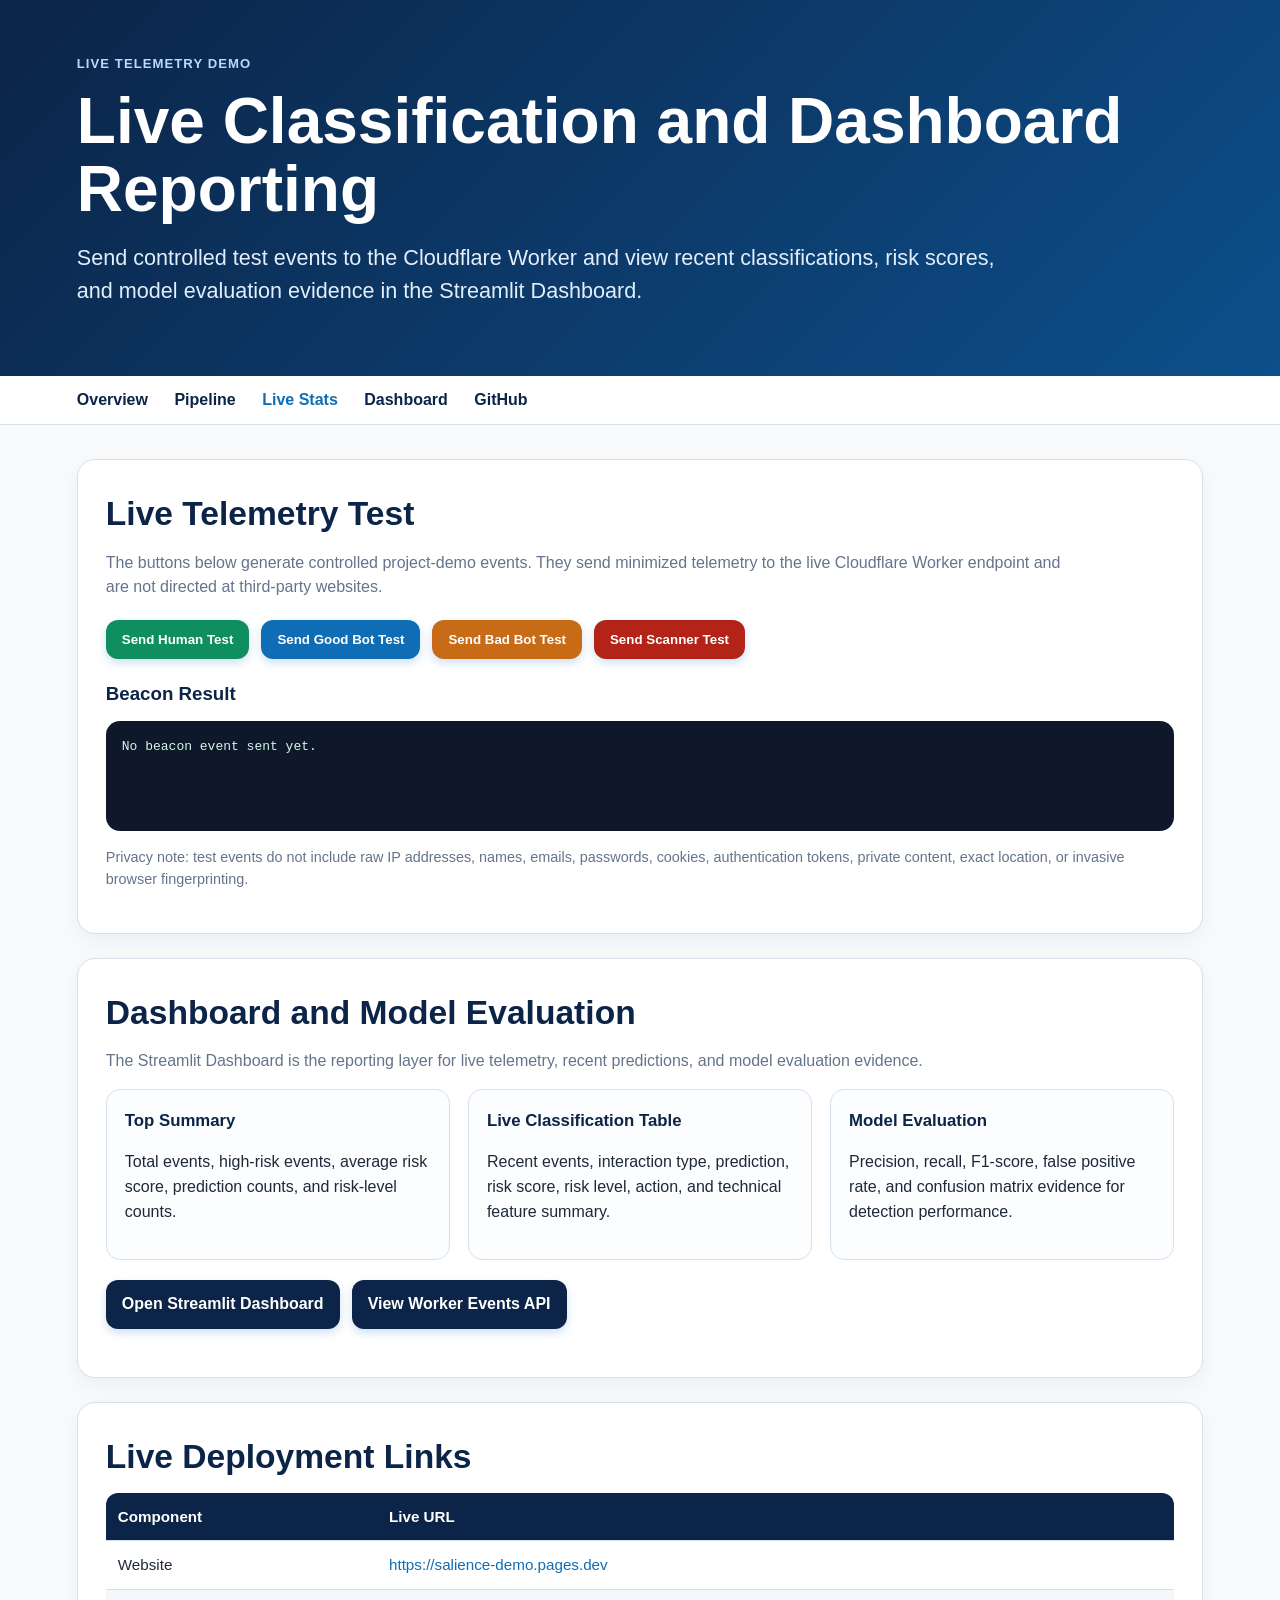
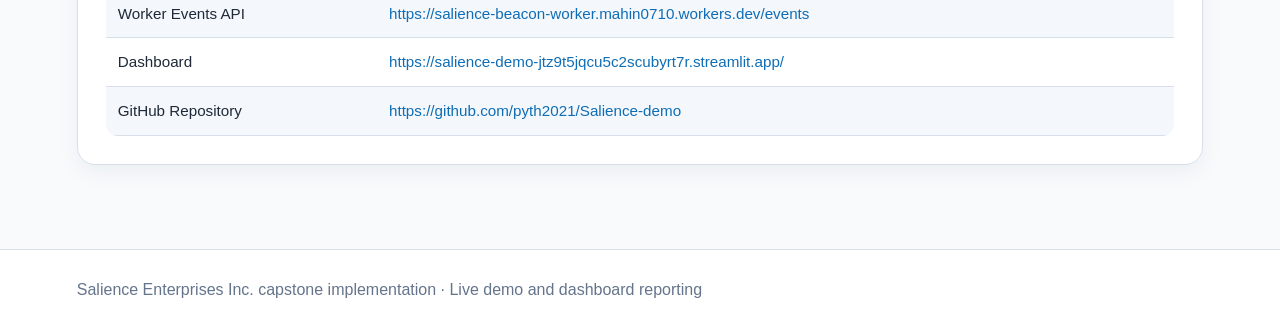
==== live-stats.html @ 83a8bb15 "Added multi-page website updates, team/project context, 50k synthetic dataset, trained model files, " ====
<!DOCTYPE html>
<html lang="en">
<head>
    <meta charset="UTF-8" />
    <meta name="viewport" content="width=device-width, initial-scale=1.0" />
    <title>Live Stats | Salience Bot Detection</title>
    <link rel="stylesheet" href="assets/styles.css" />
</head>
<body>
    <header>
        <div class="eyebrow">Live Telemetry Demo</div>
        <h1>Live Classification and Dashboard Reporting</h1>
        <p class="hero-subtitle">Send controlled test events to the Cloudflare Worker and view recent classifications, risk scores, and model evaluation evidence in the Streamlit Dashboard.</p>
    </header>
    <nav aria-label="Site navigation">
        <a href="index.html">Overview</a>
        <a href="pipeline.html">Pipeline</a>
        <a class="active" href="live-stats.html">Live Stats</a>
        <a href="https://salience-demo-jtz9t5jqcu5c2scubyrt7r.streamlit.app/" target="_blank" rel="noopener">Dashboard</a>
        <a href="https://github.com/pyth2021/Salience-demo" target="_blank" rel="noopener">GitHub</a>
    </nav>
    <main>
        <section>
            <h2>Live Telemetry Test</h2>
            <p class="section-lead">The buttons below generate controlled project-demo events. They send minimized telemetry to the live Cloudflare Worker endpoint and are not directed at third-party websites.</p>
            <div class="button-row">
                <button id="humanButton" class="secondary">Send Human Test</button>
                <button id="goodBotButton">Send Good Bot Test</button>
                <button id="badBotButton" class="warning">Send Bad Bot Test</button>
                <button id="scannerButton" class="danger">Send Scanner Test</button>
            </div>
            <h3>Beacon Result</h3>
            <pre id="result">No beacon event sent yet.</pre>
            <p class="small">Privacy note: test events do not include raw IP addresses, names, emails, passwords, cookies, authentication tokens, private content, exact location, or invasive browser fingerprinting.</p>
        </section>
        <section>
            <h2>Dashboard and Model Evaluation</h2>
            <p class="section-lead">The Streamlit Dashboard is the reporting layer for live telemetry, recent predictions, and model evaluation evidence.</p>
            <div class="grid-3">
                <div class="card"><h3>Top Summary</h3><p>Total events, high-risk events, average risk score, prediction counts, and risk-level counts.</p></div>
                <div class="card"><h3>Live Classification Table</h3><p>Recent events, interaction type, prediction, risk score, risk level, action, and technical feature summary.</p></div>
                <div class="card"><h3>Model Evaluation</h3><p>Precision, recall, F1-score, false positive rate, and confusion matrix evidence for detection performance.</p></div>
            </div>
            <div class="button-row">
                <a class="button-link" href="https://salience-demo-jtz9t5jqcu5c2scubyrt7r.streamlit.app/" target="_blank" rel="noopener">Open Streamlit Dashboard</a>
                <a class="button-link" href="https://salience-beacon-worker.mahin0710.workers.dev/events" target="_blank" rel="noopener">View Worker Events API</a>
            </div>
        </section>
        <section>
            <h2>Live Deployment Links</h2>
            <table>
                <thead><tr><th>Component</th><th>Live URL</th></tr></thead>
                <tbody>
                    <tr><td>Website</td><td><a href="https://salience-demo.pages.dev" target="_blank" rel="noopener">https://salience-demo.pages.dev</a></td></tr>
                    <tr><td>Worker Events API</td><td><a href="https://salience-beacon-worker.mahin0710.workers.dev/events" target="_blank" rel="noopener">https://salience-beacon-worker.mahin0710.workers.dev/events</a></td></tr>
                    <tr><td>Dashboard</td><td><a href="https://salience-demo-jtz9t5jqcu5c2scubyrt7r.streamlit.app/" target="_blank" rel="noopener">https://salience-demo-jtz9t5jqcu5c2scubyrt7r.streamlit.app/</a></td></tr>
                    <tr><td>GitHub Repository</td><td><a href="https://github.com/pyth2021/Salience-demo" target="_blank" rel="noopener">https://github.com/pyth2021/Salience-demo</a></td></tr>
                </tbody>
            </table>
        </section>
    </main>
    <footer>Salience Enterprises Inc. capstone implementation · Live demo and dashboard reporting</footer>
    <script src="assets/beacon.js"></script>
</body>
</html>
---- assets/styles.css ----
:root {
    --navy: #0b2447;
    --blue: #0f6db5;
    --sky: #eaf5ff;
    --green: #0f8f5f;
    --teal: #0b8f8f;
    --orange: #c76b16;
    --red: #b42318;
    --text: #1f2937;
    --muted: #64748b;
    --border: #d7e0ea;
    --bg: #f8fafc;
    --white: #ffffff;
}
* { box-sizing: border-box; }
body {
    margin: 0;
    font-family: Arial, Helvetica, sans-serif;
    background: var(--bg);
    color: var(--text);
    line-height: 1.55;
}
a { color: var(--blue); text-decoration: none; }
a:hover { text-decoration: underline; }
header {
    background: linear-gradient(135deg, var(--navy), #0d4f8b);
    color: var(--white);
    padding: 54px 6vw 42px;
}
.eyebrow {
    text-transform: uppercase;
    letter-spacing: .08em;
    font-size: .82rem;
    color: #b9d9ff;
    font-weight: 700;
    margin-bottom: 14px;
}
h1 {
    font-size: clamp(2rem, 5vw, 4.1rem);
    line-height: 1.05;
    margin: 0 0 18px;
    max-width: 1080px;
}
.hero-subtitle {
    font-size: clamp(1rem, 2vw, 1.35rem);
    max-width: 920px;
    color: #e2eefc;
    margin: 0 0 26px;
}
.hero-grid, .grid-2, .grid-3, .grid-4 { display: grid; gap: 18px; }
.hero-grid { grid-template-columns: repeat(4, minmax(0, 1fr)); gap: 12px; margin-top: 28px; }
.grid-2 { grid-template-columns: repeat(2, minmax(0, 1fr)); }
.grid-3 { grid-template-columns: repeat(3, minmax(0, 1fr)); }
.grid-4 { grid-template-columns: repeat(4, minmax(0, 1fr)); }
.hero-card {
    background: rgba(255,255,255,.10);
    border: 1px solid rgba(255,255,255,.22);
    border-radius: 16px;
    padding: 16px;
}
.hero-card strong { display: block; color: #fff; }
.hero-card span { color: #d9e9ff; font-size: .95rem; }
nav {
    background: var(--white);
    border-bottom: 1px solid var(--border);
    padding: 12px 6vw;
    position: sticky;
    top: 0;
    z-index: 10;
}
nav a {
    margin-right: 22px;
    font-weight: 700;
    color: var(--navy);
    white-space: nowrap;
}
nav a.active { color: var(--blue); }
main { padding: 34px 6vw 60px; }
section {
    background: var(--white);
    border: 1px solid var(--border);
    border-radius: 18px;
    padding: 28px;
    margin-bottom: 24px;
    box-shadow: 0 8px 22px rgba(15, 35, 65, .05);
}
h2 { margin: 0 0 10px; color: var(--navy); font-size: clamp(1.45rem, 3vw, 2.1rem); }
h3 { margin: 0 0 8px; color: var(--navy); }
.section-lead { color: var(--muted); margin-top: 0; max-width: 960px; }
.card { background: #fbfdff; border: 1px solid var(--border); border-radius: 14px; padding: 18px; }
.card h3 { font-size: 1.05rem; }
.pill-row { display: flex; flex-wrap: wrap; gap: 10px; margin-top: 12px; }
.pill { border-radius: 999px; background: var(--sky); color: var(--navy); padding: 7px 11px; font-size: .9rem; font-weight: 700; }
.flow { display: grid; grid-template-columns: repeat(7, minmax(110px, 1fr)); gap: 10px; align-items: stretch; margin-top: 22px; }
.flow-step { background: var(--sky); border: 1px solid #bdd7f0; border-radius: 13px; padding: 14px 12px; min-height: 104px; position: relative; }
.flow-step:not(:last-child)::after { content: "→"; position: absolute; right: -15px; top: 40%; font-weight: 900; color: var(--blue); }
.flow-step strong { display: block; color: var(--navy); margin-bottom: 5px; }
.flow-step span { color: var(--muted); font-size: .9rem; }
.include { border-left: 6px solid var(--green); }
.exclude { border-left: 6px solid var(--red); }
ul { margin: 10px 0 0 20px; padding: 0; }
li { margin: 6px 0; }
.button-row { display: flex; flex-wrap: wrap; gap: 12px; margin: 20px 0; }
button, .button-link {
    border: 0;
    border-radius: 12px;
    padding: 12px 16px;
    font-weight: 800;
    cursor: pointer;
    color: white;
    background: var(--blue);
    box-shadow: 0 4px 10px rgba(15, 109, 181, .20);
    display: inline-block;
}
button.secondary { background: var(--green); }
button.warning { background: var(--orange); }
button.danger { background: var(--red); }
.button-link { background: var(--navy); }
pre { background: #0f172a; color: #d1fae5; border-radius: 14px; padding: 16px; overflow-x: auto; min-height: 110px; }
table { width: 100%; border-collapse: collapse; overflow: hidden; border-radius: 12px; font-size: .95rem; }
th, td { padding: 12px; border-bottom: 1px solid var(--border); text-align: left; vertical-align: top; }
th { background: var(--navy); color: white; }
tr:nth-child(even) td { background: #f4f7fb; }
.small { color: var(--muted); font-size: .9rem; }
footer { padding: 28px 6vw; color: var(--muted); border-top: 1px solid var(--border); background: #ffffff; }
@media (max-width: 1100px) {
    .hero-grid, .grid-4 { grid-template-columns: repeat(2, minmax(0, 1fr)); }
    .flow { grid-template-columns: 1fr; }
    .flow-step:not(:last-child)::after { content: "↓"; right: 50%; top: auto; bottom: -22px; }
}
@media (max-width: 760px) {
    .hero-grid, .grid-2, .grid-3, .grid-4 { grid-template-columns: 1fr; }
    nav { position: static; }
}
.two-column {
    display: grid;
    grid-template-columns: repeat(2, minmax(0, 1fr));
    gap: 1.5rem;
}

.three-column {
    display: grid;
    grid-template-columns: repeat(3, minmax(0, 1fr));
    gap: 1.5rem;
}

.card ol,
.card ul {
    margin-top: 1rem;
    padding-left: 1.3rem;
    line-height: 1.8;
}

.card li {
    margin-bottom: 0.35rem;
}

@media (max-width: 900px) {
    .two-column,
    .three-column {
        grid-template-columns: 1fr;
    }
}
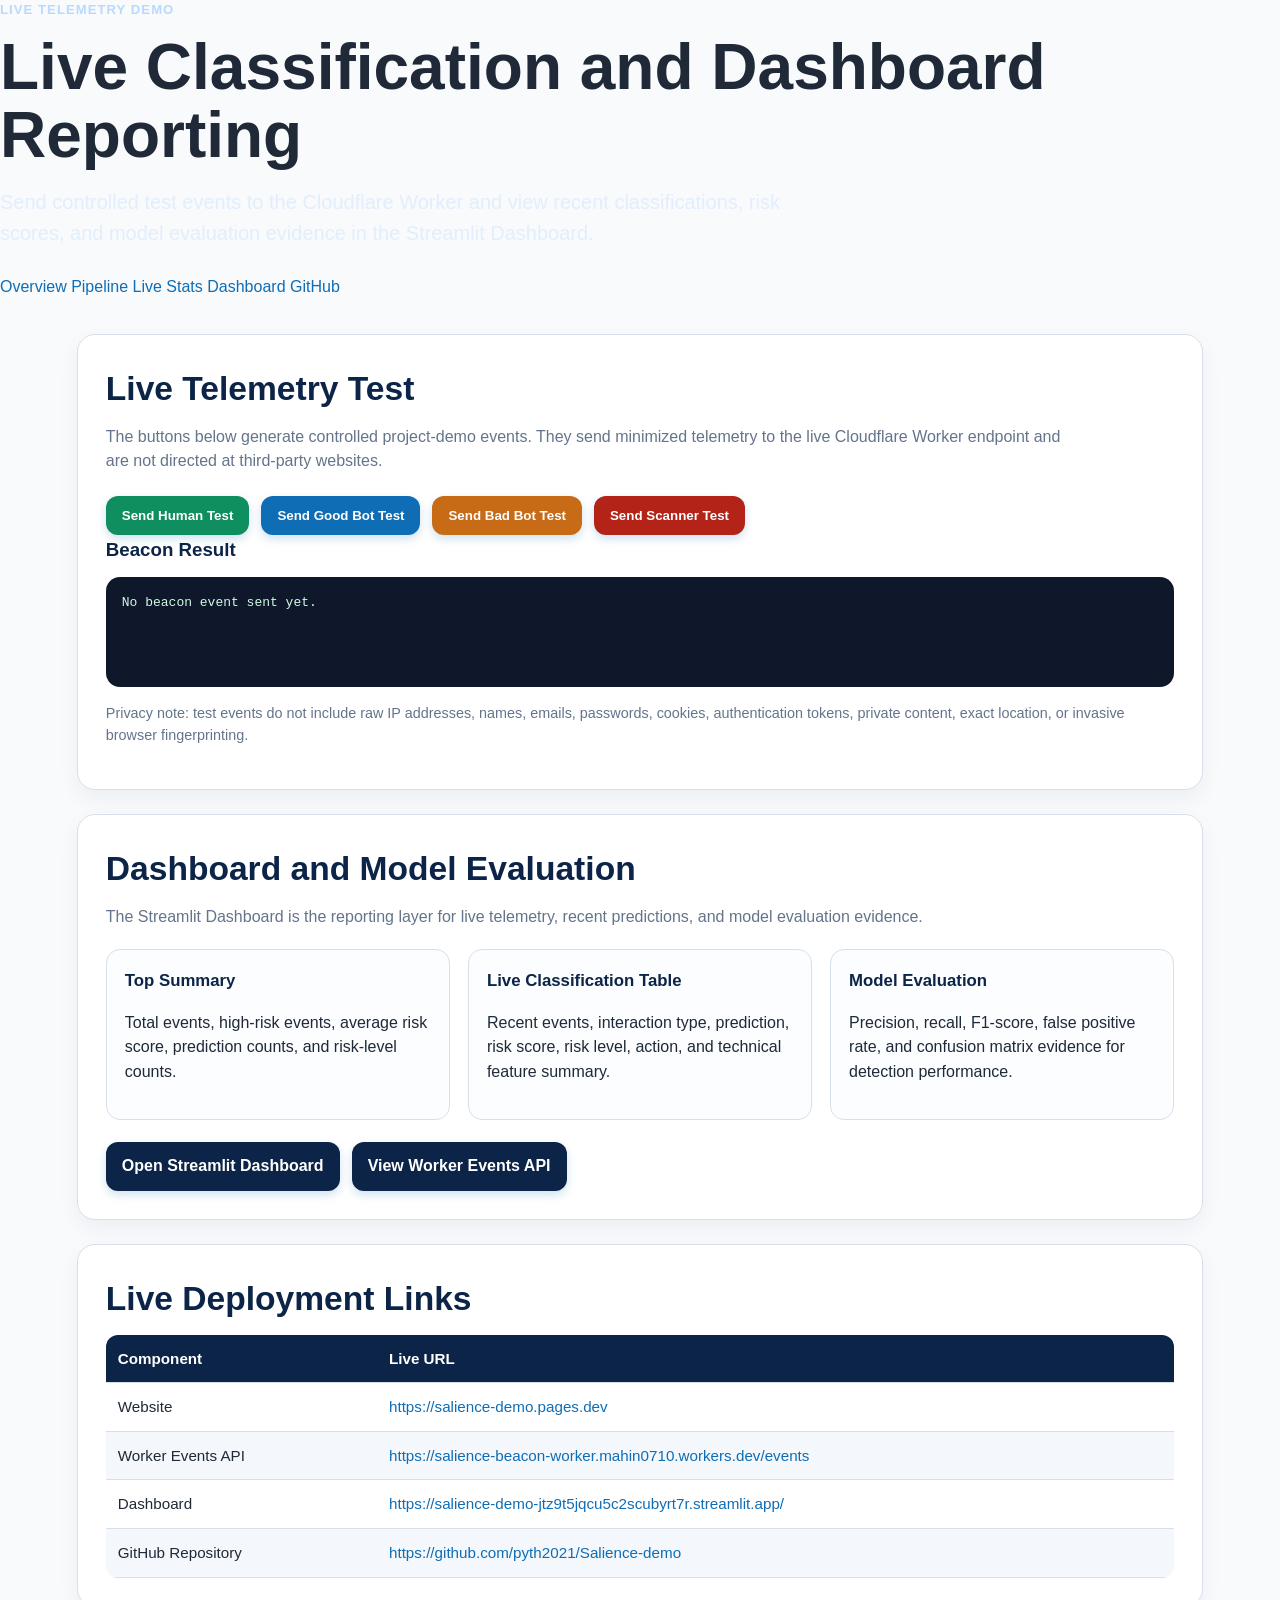
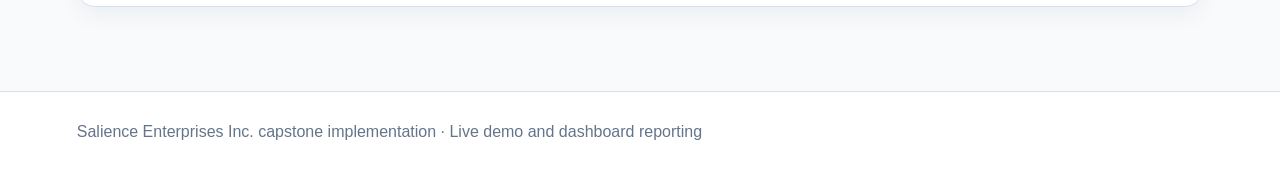
==== commit 9ebd2698: "Updated Streamlit dashboard path, refreshed website pages, and fixed related HTML/CSS changes." ====
--- a/live-stats.html
+++ b/live-stats.html
@@ -16,7 +16,7 @@
         <a href="index.html">Overview</a>
         <a href="pipeline.html">Pipeline</a>
         <a class="active" href="live-stats.html">Live Stats</a>
-        <a href="https://salience-demo-jtz9t5jqcu5c2scubyrt7r.streamlit.app/" target="_blank" rel="noopener">Dashboard</a>
+        <a href="https://salience-demo-we5wxbfsagmuuzj3vyjvog.streamlit.app/" target="_blank" rel="noopener">Dashboard</a>
         <a href="https://github.com/pyth2021/Salience-demo" target="_blank" rel="noopener">GitHub</a>
     </nav>
     <main>
@@ -42,7 +42,7 @@
                 <div class="card"><h3>Model Evaluation</h3><p>Precision, recall, F1-score, false positive rate, and confusion matrix evidence for detection performance.</p></div>
             </div>
             <div class="button-row">
-                <a class="button-link" href="https://salience-demo-jtz9t5jqcu5c2scubyrt7r.streamlit.app/" target="_blank" rel="noopener">Open Streamlit Dashboard</a>
+                <a class="button-link" href="https://salience-demo-we5wxbfsagmuuzj3vyjvog.streamlit.app/" target="_blank" rel="noopener">Open Streamlit Dashboard</a>
                 <a class="button-link" href="https://salience-beacon-worker.mahin0710.workers.dev/events" target="_blank" rel="noopener">View Worker Events API</a>
             </div>
         </section>
@@ -53,7 +53,7 @@
                 <tbody>
                     <tr><td>Website</td><td><a href="https://salience-demo.pages.dev" target="_blank" rel="noopener">https://salience-demo.pages.dev</a></td></tr>
                     <tr><td>Worker Events API</td><td><a href="https://salience-beacon-worker.mahin0710.workers.dev/events" target="_blank" rel="noopener">https://salience-beacon-worker.mahin0710.workers.dev/events</a></td></tr>
-                    <tr><td>Dashboard</td><td><a href="https://salience-demo-jtz9t5jqcu5c2scubyrt7r.streamlit.app/" target="_blank" rel="noopener">https://salience-demo-jtz9t5jqcu5c2scubyrt7r.streamlit.app/</a></td></tr>
+                    <tr><td>Dashboard</td><td><a href="https://salience-demo-we5wxbfsagmuuzj3vyjvog.streamlit.app/" target="_blank" rel="noopener">https://salience-demo-jtz9t5jqcu5c2scubyrt7r.streamlit.app/</a></td></tr>
                     <tr><td>GitHub Repository</td><td><a href="https://github.com/pyth2021/Salience-demo" target="_blank" rel="noopener">https://github.com/pyth2021/Salience-demo</a></td></tr>
                 </tbody>
             </table>
--- a/assets/styles.css
+++ b/assets/styles.css
@@ -12,7 +12,11 @@
     --bg: #f8fafc;
     --white: #ffffff;
 }
-* { box-sizing: border-box; }
+
+* {
+    box-sizing: border-box;
+}
+
 body {
     margin: 0;
     font-family: Arial, Helvetica, sans-serif;
@@ -20,88 +24,193 @@
     color: var(--text);
     line-height: 1.55;
 }
-a { color: var(--blue); text-decoration: none; }
-a:hover { text-decoration: underline; }
-header {
-    background: linear-gradient(135deg, var(--navy), #0d4f8b);
+
+a {
+    color: var(--blue);
+    text-decoration: none;
+}
+
+a:hover {
+    text-decoration: underline;
+}
+
+.container {
+    max-width: 1180px;
+    margin: 0 auto;
+}
+
+/* Header / Navigation */
+.site-header {
+    background: var(--white);
+    color: var(--text);
+    padding: 0;
+}
+
+.navbar {
+    display: flex;
+    justify-content: space-between;
+    align-items: center;
+    padding: 14px 6vw;
+    background: var(--white);
+    border-bottom: 1px solid var(--border);
+    position: sticky;
+    top: 0;
+    z-index: 10;
+}
+
+.brand {
+    display: flex;
+    align-items: center;
+    gap: 10px;
+    font-weight: 800;
+    color: var(--navy);
+}
+
+.brand-mark {
+    display: inline-flex;
+    align-items: center;
+    justify-content: center;
+    background: var(--navy);
     color: var(--white);
-    padding: 54px 6vw 42px;
-}
-.eyebrow {
-    text-transform: uppercase;
-    letter-spacing: .08em;
-    font-size: .82rem;
-    color: #b9d9ff;
+    width: 30px;
+    height: 30px;
+    border-radius: 50%;
+}
+
+.nav-links a {
+    margin-left: 18px;
     font-weight: 700;
-    margin-bottom: 14px;
-}
+    color: var(--navy);
+    white-space: nowrap;
+}
+
+.nav-links a.active {
+    color: var(--blue);
+}
+
+/* Main layout */
+main {
+    padding: 34px 6vw 60px;
+}
+
+section,
+.section {
+    background: var(--white);
+    border: 1px solid var(--border);
+    border-radius: 18px;
+    padding: 28px;
+    margin-bottom: 24px;
+    box-shadow: 0 8px 22px rgba(15, 35, 65, 0.05);
+}
+
+.section.light {
+    background: #f7fbff;
+}
+
 h1 {
     font-size: clamp(2rem, 5vw, 4.1rem);
     line-height: 1.05;
     margin: 0 0 18px;
     max-width: 1080px;
 }
+
+h2 {
+    margin: 0 0 10px;
+    color: var(--navy);
+    font-size: clamp(1.45rem, 3vw, 2.1rem);
+}
+
+h3 {
+    margin: 0 0 8px;
+    color: var(--navy);
+}
+
+.section-subtitle,
+.section-lead {
+    color: var(--muted);
+    margin-top: 0;
+    max-width: 960px;
+}
+
+/* Hero */
+.hero {
+    background: linear-gradient(135deg, var(--navy), #0d4f8b);
+    color: var(--white);
+    border: 0;
+    border-radius: 0;
+    margin: -34px -6vw 24px;
+    padding: 54px 6vw 42px;
+}
+
+.hero .container {
+    max-width: 1180px;
+}
+
+.hero-grid {
+    display: grid;
+    grid-template-columns: 1.5fr 0.8fr;
+    gap: 24px;
+    align-items: center;
+}
+
+.hero h1 {
+    color: var(--white);
+}
+
+.eyebrow {
+    text-transform: uppercase;
+    letter-spacing: 0.08em;
+    font-size: 0.82rem;
+    color: #b9d9ff;
+    font-weight: 700;
+    margin-bottom: 14px;
+}
+
+.hero-text,
 .hero-subtitle {
-    font-size: clamp(1rem, 2vw, 1.35rem);
-    max-width: 920px;
+    font-size: clamp(1rem, 2vw, 1.25rem);
+    max-width: 850px;
     color: #e2eefc;
     margin: 0 0 26px;
 }
-.hero-grid, .grid-2, .grid-3, .grid-4 { display: grid; gap: 18px; }
-.hero-grid { grid-template-columns: repeat(4, minmax(0, 1fr)); gap: 12px; margin-top: 28px; }
-.grid-2 { grid-template-columns: repeat(2, minmax(0, 1fr)); }
-.grid-3 { grid-template-columns: repeat(3, minmax(0, 1fr)); }
-.grid-4 { grid-template-columns: repeat(4, minmax(0, 1fr)); }
+
 .hero-card {
-    background: rgba(255,255,255,.10);
-    border: 1px solid rgba(255,255,255,.22);
+    background: rgba(255, 255, 255, 0.1);
+    border: 1px solid rgba(255, 255, 255, 0.22);
     border-radius: 16px;
-    padding: 16px;
-}
-.hero-card strong { display: block; color: #fff; }
-.hero-card span { color: #d9e9ff; font-size: .95rem; }
-nav {
-    background: var(--white);
-    border-bottom: 1px solid var(--border);
-    padding: 12px 6vw;
-    position: sticky;
-    top: 0;
-    z-index: 10;
-}
-nav a {
-    margin-right: 22px;
-    font-weight: 700;
-    color: var(--navy);
-    white-space: nowrap;
-}
-nav a.active { color: var(--blue); }
-main { padding: 34px 6vw 60px; }
-section {
-    background: var(--white);
-    border: 1px solid var(--border);
-    border-radius: 18px;
-    padding: 28px;
-    margin-bottom: 24px;
-    box-shadow: 0 8px 22px rgba(15, 35, 65, .05);
-}
-h2 { margin: 0 0 10px; color: var(--navy); font-size: clamp(1.45rem, 3vw, 2.1rem); }
-h3 { margin: 0 0 8px; color: var(--navy); }
-.section-lead { color: var(--muted); margin-top: 0; max-width: 960px; }
-.card { background: #fbfdff; border: 1px solid var(--border); border-radius: 14px; padding: 18px; }
-.card h3 { font-size: 1.05rem; }
-.pill-row { display: flex; flex-wrap: wrap; gap: 10px; margin-top: 12px; }
-.pill { border-radius: 999px; background: var(--sky); color: var(--navy); padding: 7px 11px; font-size: .9rem; font-weight: 700; }
-.flow { display: grid; grid-template-columns: repeat(7, minmax(110px, 1fr)); gap: 10px; align-items: stretch; margin-top: 22px; }
-.flow-step { background: var(--sky); border: 1px solid #bdd7f0; border-radius: 13px; padding: 14px 12px; min-height: 104px; position: relative; }
-.flow-step:not(:last-child)::after { content: "→"; position: absolute; right: -15px; top: 40%; font-weight: 900; color: var(--blue); }
-.flow-step strong { display: block; color: var(--navy); margin-bottom: 5px; }
-.flow-step span { color: var(--muted); font-size: .9rem; }
-.include { border-left: 6px solid var(--green); }
-.exclude { border-left: 6px solid var(--red); }
-ul { margin: 10px 0 0 20px; padding: 0; }
-li { margin: 6px 0; }
-.button-row { display: flex; flex-wrap: wrap; gap: 12px; margin: 20px 0; }
-button, .button-link {
+    padding: 18px;
+}
+
+.hero-card h3 {
+    color: var(--white);
+}
+
+.hero-card li {
+    color: #e2eefc;
+}
+
+.hero-card strong {
+    display: block;
+    color: #fff;
+}
+
+.hero-card span {
+    color: #d9e9ff;
+    font-size: 0.95rem;
+}
+
+.hero-actions,
+.button-row {
+    display: flex;
+    gap: 12px;
+    flex-wrap: wrap;
+    margin-top: 22px;
+}
+
+/* Buttons */
+button,
+.button,
+.button-link {
     border: 0;
     border-radius: 12px;
     padding: 12px 16px;
@@ -109,39 +218,70 @@
     cursor: pointer;
     color: white;
     background: var(--blue);
-    box-shadow: 0 4px 10px rgba(15, 109, 181, .20);
+    box-shadow: 0 4px 10px rgba(15, 109, 181, 0.2);
     display: inline-block;
 }
-button.secondary { background: var(--green); }
-button.warning { background: var(--orange); }
-button.danger { background: var(--red); }
-.button-link { background: var(--navy); }
-pre { background: #0f172a; color: #d1fae5; border-radius: 14px; padding: 16px; overflow-x: auto; min-height: 110px; }
-table { width: 100%; border-collapse: collapse; overflow: hidden; border-radius: 12px; font-size: .95rem; }
-th, td { padding: 12px; border-bottom: 1px solid var(--border); text-align: left; vertical-align: top; }
-th { background: var(--navy); color: white; }
-tr:nth-child(even) td { background: #f4f7fb; }
-.small { color: var(--muted); font-size: .9rem; }
-footer { padding: 28px 6vw; color: var(--muted); border-top: 1px solid var(--border); background: #ffffff; }
-@media (max-width: 1100px) {
-    .hero-grid, .grid-4 { grid-template-columns: repeat(2, minmax(0, 1fr)); }
-    .flow { grid-template-columns: 1fr; }
-    .flow-step:not(:last-child)::after { content: "↓"; right: 50%; top: auto; bottom: -22px; }
-}
-@media (max-width: 760px) {
-    .hero-grid, .grid-2, .grid-3, .grid-4 { grid-template-columns: 1fr; }
-    nav { position: static; }
-}
-.two-column {
+
+.button.primary {
+    background: var(--blue);
+}
+
+.button.secondary,
+button.secondary {
+    background: var(--green);
+}
+
+button.warning {
+    background: var(--orange);
+}
+
+button.danger {
+    background: var(--red);
+}
+
+.button-link {
+    background: var(--navy);
+}
+
+.button:hover,
+.button-link:hover {
+    text-decoration: none;
+    opacity: 0.92;
+}
+
+/* Grids and cards */
+.cards-grid,
+.grid-2,
+.grid-3,
+.grid-4 {
     display: grid;
+    gap: 18px;
+    margin-top: 20px;
+}
+
+.two-column,
+.grid-2 {
     grid-template-columns: repeat(2, minmax(0, 1fr));
-    gap: 1.5rem;
-}
-
-.three-column {
-    display: grid;
+}
+
+.three-column,
+.grid-3 {
     grid-template-columns: repeat(3, minmax(0, 1fr));
-    gap: 1.5rem;
+}
+
+.grid-4 {
+    grid-template-columns: repeat(4, minmax(0, 1fr));
+}
+
+.card {
+    background: #fbfdff;
+    border: 1px solid var(--border);
+    border-radius: 14px;
+    padding: 18px;
+}
+
+.card h3 {
+    font-size: 1.05rem;
 }
 
 .card ol,
@@ -155,9 +295,174 @@
     margin-bottom: 0.35rem;
 }
 
+/* Pills */
+.pill-row {
+    display: flex;
+    flex-wrap: wrap;
+    gap: 10px;
+    margin-top: 12px;
+}
+
+.pill {
+    border-radius: 999px;
+    background: var(--sky);
+    color: var(--navy);
+    padding: 7px 11px;
+    font-size: 0.9rem;
+    font-weight: 700;
+}
+
+/* Pipeline flow */
+.flow {
+    display: grid;
+    grid-template-columns: repeat(7, minmax(110px, 1fr));
+    gap: 10px;
+    align-items: stretch;
+    margin-top: 22px;
+}
+
+.flow-step {
+    background: var(--sky);
+    border: 1px solid #bdd7f0;
+    border-radius: 13px;
+    padding: 14px 12px;
+    min-height: 104px;
+    position: relative;
+}
+
+.flow-step:not(:last-child)::after {
+    content: "→";
+    position: absolute;
+    right: -15px;
+    top: 40%;
+    font-weight: 900;
+    color: var(--blue);
+}
+
+.flow-step strong {
+    display: block;
+    color: var(--navy);
+    margin-bottom: 5px;
+}
+
+.flow-step span {
+    color: var(--muted);
+    font-size: 0.9rem;
+}
+
+/* Scope cards */
+.include {
+    border-left: 6px solid var(--green);
+}
+
+.exclude {
+    border-left: 6px solid var(--red);
+}
+
+ul {
+    margin: 10px 0 0 20px;
+    padding: 0;
+}
+
+li {
+    margin: 6px 0;
+}
+
+/* Code / output */
+pre {
+    background: #0f172a;
+    color: #d1fae5;
+    border-radius: 14px;
+    padding: 16px;
+    overflow-x: auto;
+    min-height: 110px;
+}
+
+/* Tables */
+table {
+    width: 100%;
+    border-collapse: collapse;
+    overflow: hidden;
+    border-radius: 12px;
+    font-size: 0.95rem;
+}
+
+th,
+td {
+    padding: 12px;
+    border-bottom: 1px solid var(--border);
+    text-align: left;
+    vertical-align: top;
+}
+
+th {
+    background: var(--navy);
+    color: white;
+}
+
+tr:nth-child(even) td {
+    background: #f4f7fb;
+}
+
+.small {
+    color: var(--muted);
+    font-size: 0.9rem;
+}
+
+/* Footer */
+.site-footer,
+footer {
+    padding: 28px 6vw;
+    color: var(--muted);
+    border-top: 1px solid var(--border);
+    background: #ffffff;
+}
+
+/* Responsive */
+@media (max-width: 1100px) {
+    .grid-4 {
+        grid-template-columns: repeat(2, minmax(0, 1fr));
+    }
+
+    .flow {
+        grid-template-columns: 1fr;
+    }
+
+    .flow-step:not(:last-child)::after {
+        content: "↓";
+        right: 50%;
+        top: auto;
+        bottom: -22px;
+    }
+}
+
 @media (max-width: 900px) {
+    .hero-grid,
     .two-column,
-    .three-column {
+    .three-column,
+    .grid-2,
+    .grid-3 {
         grid-template-columns: 1fr;
     }
+
+    .navbar {
+        flex-direction: column;
+        align-items: flex-start;
+        gap: 10px;
+    }
+
+    .nav-links a {
+        margin-left: 0;
+        margin-right: 14px;
+    }
+}
+
+@media (max-width: 760px) {
+    .grid-4 {
+        grid-template-columns: 1fr;
+    }
+
+    .navbar {
+        position: static;
+    }
 }
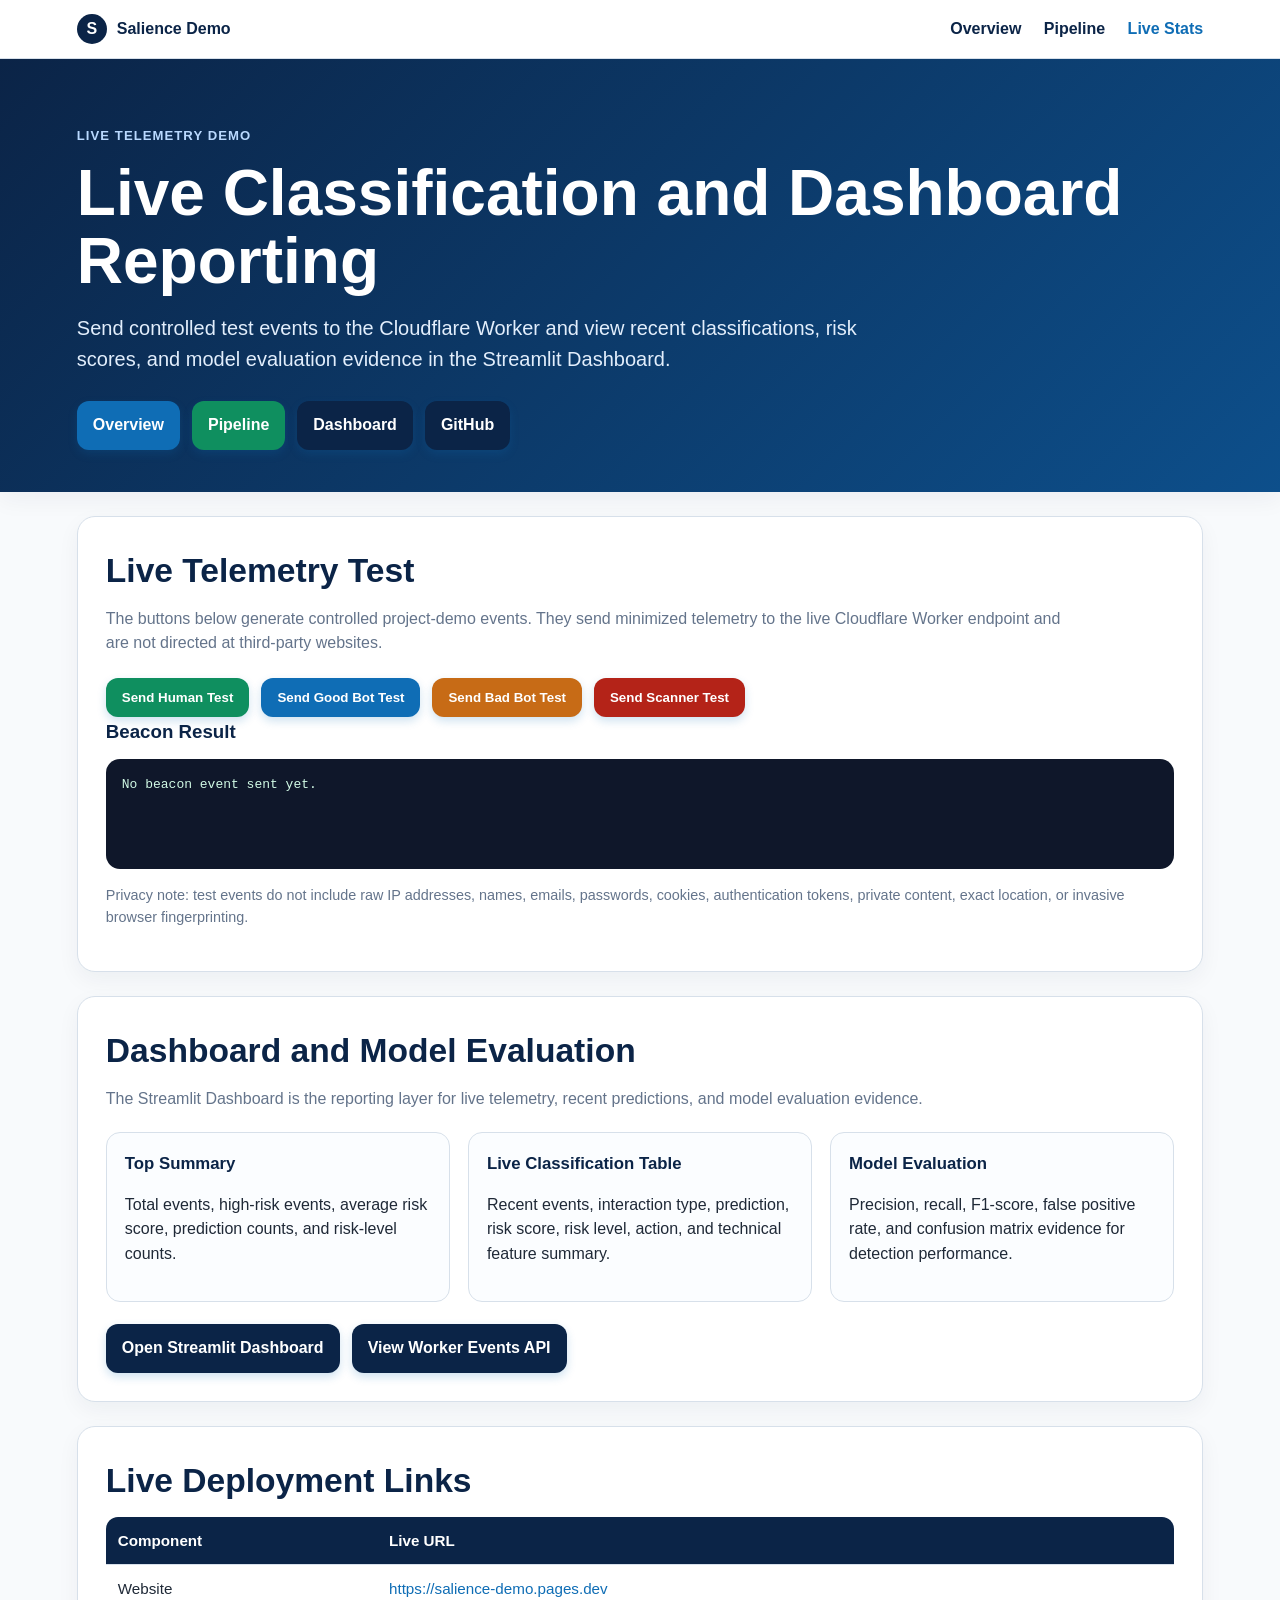
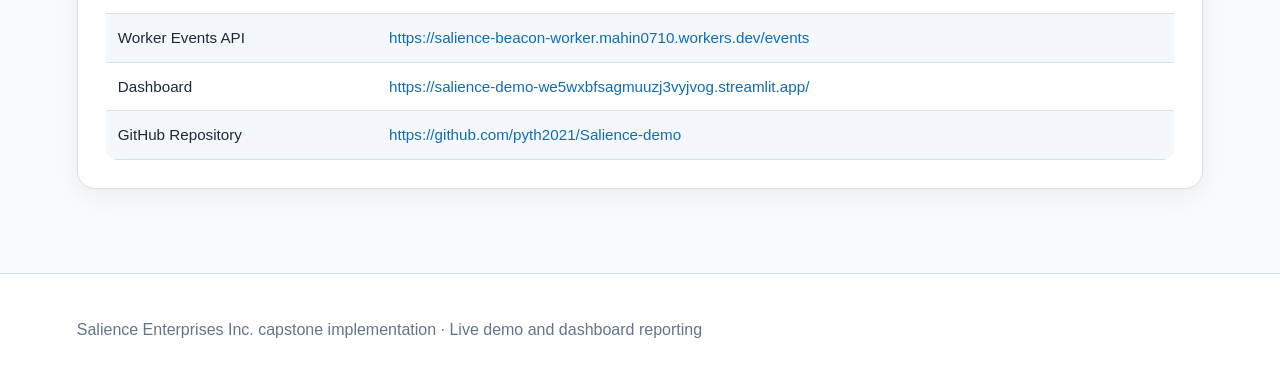
==== commit de84e276: "Fix page alignment and update website layout" ====
--- a/live-stats.html
+++ b/live-stats.html
@@ -1,65 +1,166 @@
 <!DOCTYPE html>
 <html lang="en">
 <head>
-    <meta charset="UTF-8" />
-    <meta name="viewport" content="width=device-width, initial-scale=1.0" />
-    <title>Live Stats | Salience Bot Detection</title>
-    <link rel="stylesheet" href="assets/styles.css" />
+  <meta charset="UTF-8" />
+  <meta name="viewport" content="width=device-width, initial-scale=1.0" />
+  <title>Live Stats | Salience Bot Detection</title>
+  <link rel="stylesheet" href="assets/styles.css" />
 </head>
+
 <body>
-    <header>
-        <div class="eyebrow">Live Telemetry Demo</div>
-        <h1>Live Classification and Dashboard Reporting</h1>
-        <p class="hero-subtitle">Send controlled test events to the Cloudflare Worker and view recent classifications, risk scores, and model evaluation evidence in the Streamlit Dashboard.</p>
-    </header>
-    <nav aria-label="Site navigation">
+  <header class="site-header">
+    <nav class="navbar">
+      <div class="brand">
+        <span class="brand-mark">S</span>
+        <span>Salience Demo</span>
+      </div>
+
+      <div class="nav-links">
         <a href="index.html">Overview</a>
         <a href="pipeline.html">Pipeline</a>
         <a class="active" href="live-stats.html">Live Stats</a>
-        <a href="https://salience-demo-we5wxbfsagmuuzj3vyjvog.streamlit.app/" target="_blank" rel="noopener">Dashboard</a>
-        <a href="https://github.com/pyth2021/Salience-demo" target="_blank" rel="noopener">GitHub</a>
+      </div>
     </nav>
-    <main>
-        <section>
-            <h2>Live Telemetry Test</h2>
-            <p class="section-lead">The buttons below generate controlled project-demo events. They send minimized telemetry to the live Cloudflare Worker endpoint and are not directed at third-party websites.</p>
-            <div class="button-row">
-                <button id="humanButton" class="secondary">Send Human Test</button>
-                <button id="goodBotButton">Send Good Bot Test</button>
-                <button id="badBotButton" class="warning">Send Bad Bot Test</button>
-                <button id="scannerButton" class="danger">Send Scanner Test</button>
-            </div>
-            <h3>Beacon Result</h3>
-            <pre id="result">No beacon event sent yet.</pre>
-            <p class="small">Privacy note: test events do not include raw IP addresses, names, emails, passwords, cookies, authentication tokens, private content, exact location, or invasive browser fingerprinting.</p>
-        </section>
-        <section>
-            <h2>Dashboard and Model Evaluation</h2>
-            <p class="section-lead">The Streamlit Dashboard is the reporting layer for live telemetry, recent predictions, and model evaluation evidence.</p>
-            <div class="grid-3">
-                <div class="card"><h3>Top Summary</h3><p>Total events, high-risk events, average risk score, prediction counts, and risk-level counts.</p></div>
-                <div class="card"><h3>Live Classification Table</h3><p>Recent events, interaction type, prediction, risk score, risk level, action, and technical feature summary.</p></div>
-                <div class="card"><h3>Model Evaluation</h3><p>Precision, recall, F1-score, false positive rate, and confusion matrix evidence for detection performance.</p></div>
-            </div>
-            <div class="button-row">
-                <a class="button-link" href="https://salience-demo-we5wxbfsagmuuzj3vyjvog.streamlit.app/" target="_blank" rel="noopener">Open Streamlit Dashboard</a>
-                <a class="button-link" href="https://salience-beacon-worker.mahin0710.workers.dev/events" target="_blank" rel="noopener">View Worker Events API</a>
-            </div>
-        </section>
-        <section>
-            <h2>Live Deployment Links</h2>
-            <table>
-                <thead><tr><th>Component</th><th>Live URL</th></tr></thead>
-                <tbody>
-                    <tr><td>Website</td><td><a href="https://salience-demo.pages.dev" target="_blank" rel="noopener">https://salience-demo.pages.dev</a></td></tr>
-                    <tr><td>Worker Events API</td><td><a href="https://salience-beacon-worker.mahin0710.workers.dev/events" target="_blank" rel="noopener">https://salience-beacon-worker.mahin0710.workers.dev/events</a></td></tr>
-                    <tr><td>Dashboard</td><td><a href="https://salience-demo-we5wxbfsagmuuzj3vyjvog.streamlit.app/" target="_blank" rel="noopener">https://salience-demo-jtz9t5jqcu5c2scubyrt7r.streamlit.app/</a></td></tr>
-                    <tr><td>GitHub Repository</td><td><a href="https://github.com/pyth2021/Salience-demo" target="_blank" rel="noopener">https://github.com/pyth2021/Salience-demo</a></td></tr>
-                </tbody>
-            </table>
-        </section>
-    </main>
-    <footer>Salience Enterprises Inc. capstone implementation · Live demo and dashboard reporting</footer>
-    <script src="assets/beacon.js"></script>
+  </header>
+
+  <main>
+    <section class="hero">
+      <div class="container">
+        <p class="eyebrow">Live Telemetry Demo</p>
+        <h1>Live Classification and Dashboard Reporting</h1>
+        <p class="hero-text">
+          Send controlled test events to the Cloudflare Worker and view recent classifications,
+          risk scores, and model evaluation evidence in the Streamlit Dashboard.
+        </p>
+
+        <div class="hero-actions">
+          <a class="button primary" href="index.html">Overview</a>
+          <a class="button secondary" href="pipeline.html">Pipeline</a>
+          <a class="button-link" href="https://salience-demo-we5wxbfsagmuuzj3vyjvog.streamlit.app/" target="_blank" rel="noopener noreferrer">Dashboard</a>
+          <a class="button-link" href="https://github.com/pyth2021/Salience-demo" target="_blank" rel="noopener noreferrer">GitHub</a>
+        </div>
+      </div>
+    </section>
+
+    <section class="section">
+      <div class="container">
+        <h2>Live Telemetry Test</h2>
+        <p class="section-lead">
+          The buttons below generate controlled project-demo events. They send minimized telemetry
+          to the live Cloudflare Worker endpoint and are not directed at third-party websites.
+        </p>
+
+        <div class="button-row">
+          <button id="humanButton" class="secondary">Send Human Test</button>
+          <button id="goodBotButton">Send Good Bot Test</button>
+          <button id="badBotButton" class="warning">Send Bad Bot Test</button>
+          <button id="scannerButton" class="danger">Send Scanner Test</button>
+        </div>
+
+        <h3>Beacon Result</h3>
+        <pre id="result">No beacon event sent yet.</pre>
+
+        <p class="small">
+          Privacy note: test events do not include raw IP addresses, names, emails, passwords,
+          cookies, authentication tokens, private content, exact location, or invasive browser fingerprinting.
+        </p>
+      </div>
+    </section>
+
+    <section class="section">
+      <div class="container">
+        <h2>Dashboard and Model Evaluation</h2>
+        <p class="section-lead">
+          The Streamlit Dashboard is the reporting layer for live telemetry, recent predictions,
+          and model evaluation evidence.
+        </p>
+
+        <div class="grid-3">
+          <div class="card">
+            <h3>Top Summary</h3>
+            <p>Total events, high-risk events, average risk score, prediction counts, and risk-level counts.</p>
+          </div>
+
+          <div class="card">
+            <h3>Live Classification Table</h3>
+            <p>Recent events, interaction type, prediction, risk score, risk level, action, and technical feature summary.</p>
+          </div>
+
+          <div class="card">
+            <h3>Model Evaluation</h3>
+            <p>Precision, recall, F1-score, false positive rate, and confusion matrix evidence for detection performance.</p>
+          </div>
+        </div>
+
+        <div class="button-row">
+          <a class="button-link" href="https://salience-demo-we5wxbfsagmuuzj3vyjvog.streamlit.app/" target="_blank" rel="noopener noreferrer">
+            Open Streamlit Dashboard
+          </a>
+          <a class="button-link" href="https://salience-beacon-worker.mahin0710.workers.dev/events" target="_blank" rel="noopener noreferrer">
+            View Worker Events API
+          </a>
+        </div>
+      </div>
+    </section>
+
+    <section class="section">
+      <div class="container">
+        <h2>Live Deployment Links</h2>
+        <table>
+          <thead>
+            <tr>
+              <th>Component</th>
+              <th>Live URL</th>
+            </tr>
+          </thead>
+          <tbody>
+            <tr>
+              <td>Website</td>
+              <td>
+                <a href="https://salience-demo.pages.dev" target="_blank" rel="noopener noreferrer">
+                  https://salience-demo.pages.dev
+                </a>
+              </td>
+            </tr>
+
+            <tr>
+              <td>Worker Events API</td>
+              <td>
+                <a href="https://salience-beacon-worker.mahin0710.workers.dev/events" target="_blank" rel="noopener noreferrer">
+                  https://salience-beacon-worker.mahin0710.workers.dev/events
+                </a>
+              </td>
+            </tr>
+
+            <tr>
+              <td>Dashboard</td>
+              <td>
+                <a href="https://salience-demo-we5wxbfsagmuuzj3vyjvog.streamlit.app/" target="_blank" rel="noopener noreferrer">
+                  https://salience-demo-we5wxbfsagmuuzj3vyjvog.streamlit.app/
+                </a>
+              </td>
+            </tr>
+
+            <tr>
+              <td>GitHub Repository</td>
+              <td>
+                <a href="https://github.com/pyth2021/Salience-demo" target="_blank" rel="noopener noreferrer">
+                  https://github.com/pyth2021/Salience-demo
+                </a>
+              </td>
+            </tr>
+          </tbody>
+        </table>
+      </div>
+    </section>
+  </main>
+
+  <footer class="site-footer">
+    <div class="container">
+      <p>Salience Enterprises Inc. capstone implementation · Live demo and dashboard reporting</p>
+    </div>
+  </footer>
+
+  <script src="assets/beacon.js"></script>
 </body>
-</html>
+</html>
--- a/assets/styles.css
+++ b/assets/styles.css
@@ -112,6 +112,7 @@
     line-height: 1.05;
     margin: 0 0 18px;
     max-width: 1080px;
+    color: var(--navy);
 }
 
 h2 {
@@ -161,17 +162,26 @@
     text-transform: uppercase;
     letter-spacing: 0.08em;
     font-size: 0.82rem;
-    color: #b9d9ff;
+    color: var(--blue);
     font-weight: 700;
     margin-bottom: 14px;
+}
+
+.hero .eyebrow {
+    color: #b9d9ff;
 }
 
 .hero-text,
 .hero-subtitle {
     font-size: clamp(1rem, 2vw, 1.25rem);
     max-width: 850px;
+    color: var(--muted);
+    margin: 0 0 26px;
+}
+
+.hero .hero-text,
+.hero .hero-subtitle {
     color: #e2eefc;
-    margin: 0 0 26px;
 }
 
 .hero-card {
@@ -409,6 +419,34 @@
     font-size: 0.9rem;
 }
 
+/* Live Stats page hero readability fix */
+.live-hero,
+.stats-hero {
+    background: linear-gradient(135deg, var(--navy), #0d4f8b);
+    color: #ffffff;
+    border: 0;
+    border-radius: 0;
+    margin: -34px -6vw 24px;
+    padding: 54px 6vw 42px;
+}
+
+.live-hero h1,
+.stats-hero h1 {
+    color: #ffffff;
+}
+
+.live-hero .eyebrow,
+.stats-hero .eyebrow {
+    color: #b9d9ff;
+}
+
+.live-hero .hero-text,
+.live-hero .hero-subtitle,
+.stats-hero .hero-text,
+.stats-hero .hero-subtitle {
+    color: #e2eefc;
+}
+
 /* Footer */
 .site-footer,
 footer {
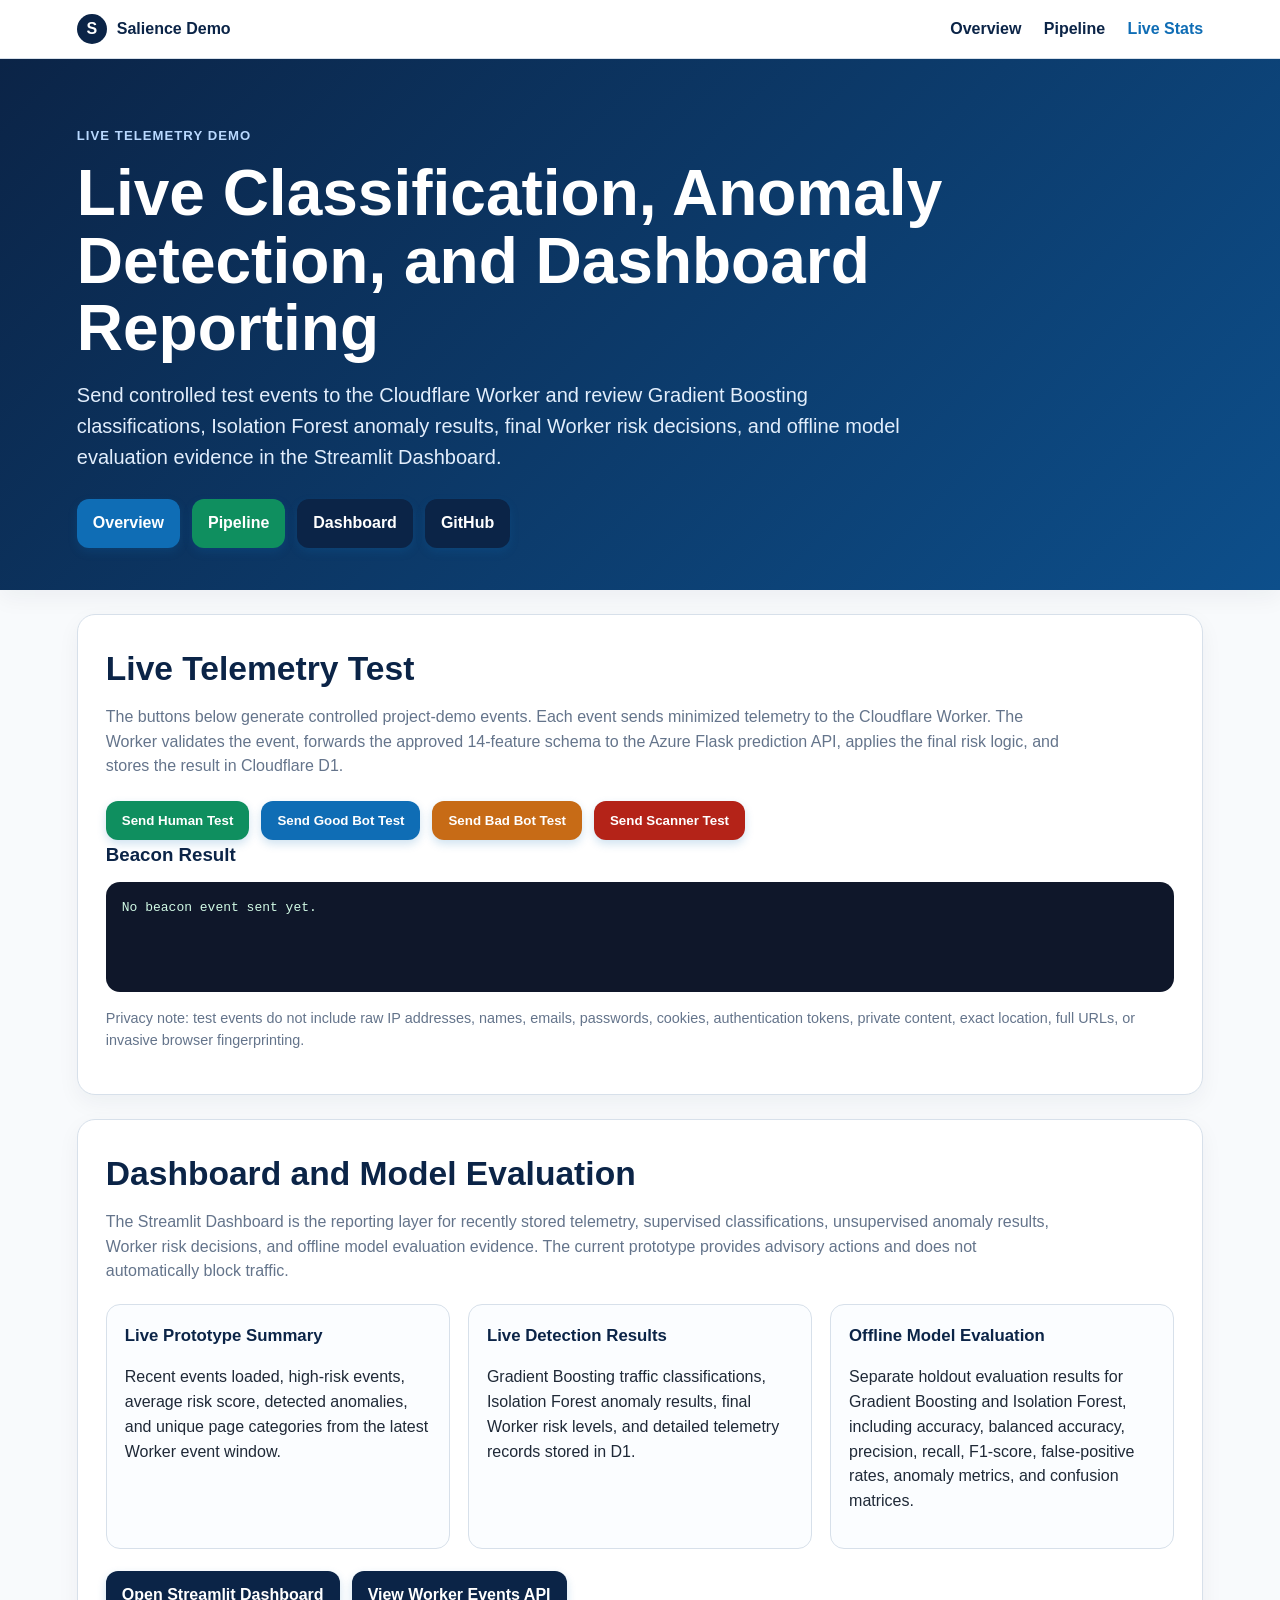
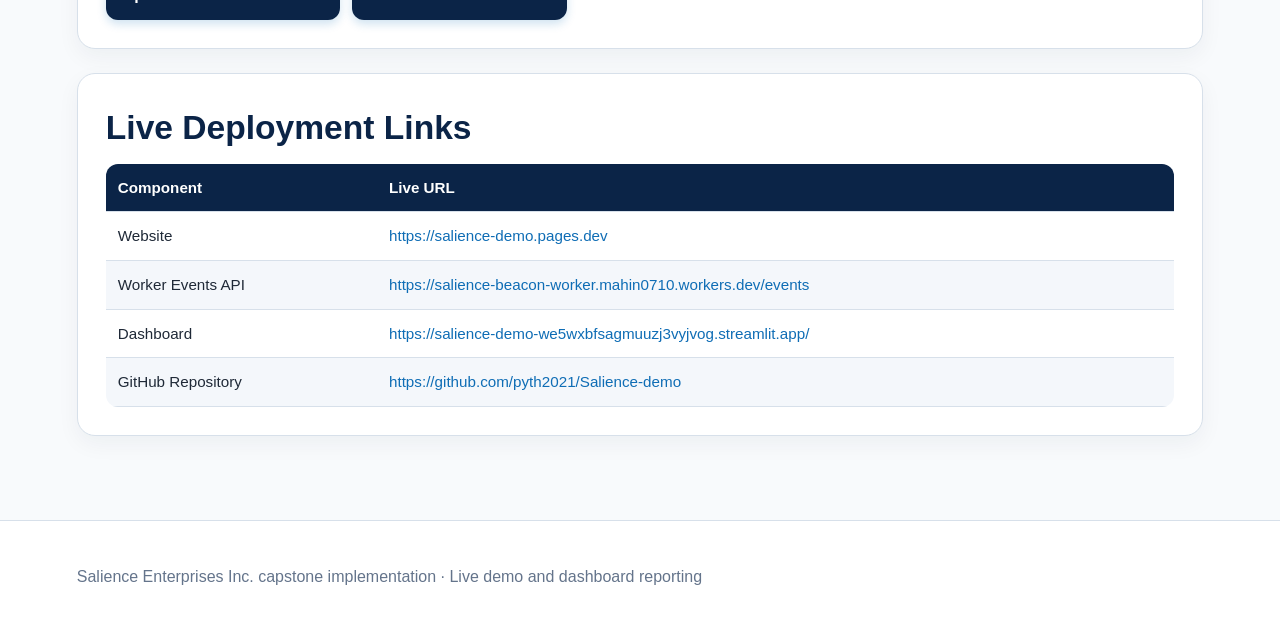
==== commit f9affa26: "Update live-stats.html" ====
--- a/live-stats.html
+++ b/live-stats.html
@@ -27,17 +27,37 @@
     <section class="hero">
       <div class="container">
         <p class="eyebrow">Live Telemetry Demo</p>
-        <h1>Live Classification and Dashboard Reporting</h1>
+
+        <h1>Live Classification, Anomaly Detection, and Dashboard Reporting</h1>
+
         <p class="hero-text">
-          Send controlled test events to the Cloudflare Worker and view recent classifications,
-          risk scores, and model evaluation evidence in the Streamlit Dashboard.
+          Send controlled test events to the Cloudflare Worker and review Gradient Boosting
+          classifications, Isolation Forest anomaly results, final Worker risk decisions,
+          and offline model evaluation evidence in the Streamlit Dashboard.
         </p>
 
         <div class="hero-actions">
           <a class="button primary" href="index.html">Overview</a>
+
           <a class="button secondary" href="pipeline.html">Pipeline</a>
-          <a class="button-link" href="https://salience-demo-we5wxbfsagmuuzj3vyjvog.streamlit.app/" target="_blank" rel="noopener noreferrer">Dashboard</a>
-          <a class="button-link" href="https://github.com/pyth2021/Salience-demo" target="_blank" rel="noopener noreferrer">GitHub</a>
+
+          <a
+            class="button-link"
+            href="https://salience-demo-we5wxbfsagmuuzj3vyjvog.streamlit.app/"
+            target="_blank"
+            rel="noopener noreferrer"
+          >
+            Dashboard
+          </a>
+
+          <a
+            class="button-link"
+            href="https://github.com/pyth2021/Salience-demo"
+            target="_blank"
+            rel="noopener noreferrer"
+          >
+            GitHub
+          </a>
         </div>
       </div>
     </section>
@@ -45,24 +65,40 @@
     <section class="section">
       <div class="container">
         <h2>Live Telemetry Test</h2>
+
         <p class="section-lead">
-          The buttons below generate controlled project-demo events. They send minimized telemetry
-          to the live Cloudflare Worker endpoint and are not directed at third-party websites.
+          The buttons below generate controlled project-demo events. Each event sends
+          minimized telemetry to the Cloudflare Worker. The Worker validates the event,
+          forwards the approved 14-feature schema to the Azure Flask prediction API,
+          applies the final risk logic, and stores the result in Cloudflare D1.
         </p>
 
         <div class="button-row">
-          <button id="humanButton" class="secondary">Send Human Test</button>
-          <button id="goodBotButton">Send Good Bot Test</button>
-          <button id="badBotButton" class="warning">Send Bad Bot Test</button>
-          <button id="scannerButton" class="danger">Send Scanner Test</button>
+          <button id="humanButton" class="secondary">
+            Send Human Test
+          </button>
+
+          <button id="goodBotButton">
+            Send Good Bot Test
+          </button>
+
+          <button id="badBotButton" class="warning">
+            Send Bad Bot Test
+          </button>
+
+          <button id="scannerButton" class="danger">
+            Send Scanner Test
+          </button>
         </div>
 
         <h3>Beacon Result</h3>
+
         <pre id="result">No beacon event sent yet.</pre>
 
         <p class="small">
-          Privacy note: test events do not include raw IP addresses, names, emails, passwords,
-          cookies, authentication tokens, private content, exact location, or invasive browser fingerprinting.
+          Privacy note: test events do not include raw IP addresses, names, emails,
+          passwords, cookies, authentication tokens, private content, exact location,
+          full URLs, or invasive browser fingerprinting.
         </p>
       </div>
     </section>
@@ -70,33 +106,60 @@
     <section class="section">
       <div class="container">
         <h2>Dashboard and Model Evaluation</h2>
+
         <p class="section-lead">
-          The Streamlit Dashboard is the reporting layer for live telemetry, recent predictions,
-          and model evaluation evidence.
+          The Streamlit Dashboard is the reporting layer for recently stored telemetry,
+          supervised classifications, unsupervised anomaly results, Worker risk decisions,
+          and offline model evaluation evidence. The current prototype provides advisory
+          actions and does not automatically block traffic.
         </p>
 
         <div class="grid-3">
           <div class="card">
-            <h3>Top Summary</h3>
-            <p>Total events, high-risk events, average risk score, prediction counts, and risk-level counts.</p>
+            <h3>Live Prototype Summary</h3>
+
+            <p>
+              Recent events loaded, high-risk events, average risk score, detected
+              anomalies, and unique page categories from the latest Worker event window.
+            </p>
           </div>
 
           <div class="card">
-            <h3>Live Classification Table</h3>
-            <p>Recent events, interaction type, prediction, risk score, risk level, action, and technical feature summary.</p>
+            <h3>Live Detection Results</h3>
+
+            <p>
+              Gradient Boosting traffic classifications, Isolation Forest anomaly results,
+              final Worker risk levels, and detailed telemetry records stored in D1.
+            </p>
           </div>
 
           <div class="card">
-            <h3>Model Evaluation</h3>
-            <p>Precision, recall, F1-score, false positive rate, and confusion matrix evidence for detection performance.</p>
+            <h3>Offline Model Evaluation</h3>
+
+            <p>
+              Separate holdout evaluation results for Gradient Boosting and Isolation
+              Forest, including accuracy, balanced accuracy, precision, recall, F1-score,
+              false-positive rates, anomaly metrics, and confusion matrices.
+            </p>
           </div>
         </div>
 
         <div class="button-row">
-          <a class="button-link" href="https://salience-demo-we5wxbfsagmuuzj3vyjvog.streamlit.app/" target="_blank" rel="noopener noreferrer">
+          <a
+            class="button-link"
+            href="https://salience-demo-we5wxbfsagmuuzj3vyjvog.streamlit.app/"
+            target="_blank"
+            rel="noopener noreferrer"
+          >
             Open Streamlit Dashboard
           </a>
-          <a class="button-link" href="https://salience-beacon-worker.mahin0710.workers.dev/events" target="_blank" rel="noopener noreferrer">
+
+          <a
+            class="button-link"
+            href="https://salience-beacon-worker.mahin0710.workers.dev/events"
+            target="_blank"
+            rel="noopener noreferrer"
+          >
             View Worker Events API
           </a>
         </div>
@@ -106,6 +169,7 @@
     <section class="section">
       <div class="container">
         <h2>Live Deployment Links</h2>
+
         <table>
           <thead>
             <tr>
@@ -113,11 +177,17 @@
               <th>Live URL</th>
             </tr>
           </thead>
+
           <tbody>
             <tr>
               <td>Website</td>
-              <td>
-                <a href="https://salience-demo.pages.dev" target="_blank" rel="noopener noreferrer">
+
+              <td>
+                <a
+                  href="https://salience-demo.pages.dev"
+                  target="_blank"
+                  rel="noopener noreferrer"
+                >
                   https://salience-demo.pages.dev
                 </a>
               </td>
@@ -125,8 +195,13 @@
 
             <tr>
               <td>Worker Events API</td>
-              <td>
-                <a href="https://salience-beacon-worker.mahin0710.workers.dev/events" target="_blank" rel="noopener noreferrer">
+
+              <td>
+                <a
+                  href="https://salience-beacon-worker.mahin0710.workers.dev/events"
+                  target="_blank"
+                  rel="noopener noreferrer"
+                >
                   https://salience-beacon-worker.mahin0710.workers.dev/events
                 </a>
               </td>
@@ -134,8 +209,13 @@
 
             <tr>
               <td>Dashboard</td>
-              <td>
-                <a href="https://salience-demo-we5wxbfsagmuuzj3vyjvog.streamlit.app/" target="_blank" rel="noopener noreferrer">
+
+              <td>
+                <a
+                  href="https://salience-demo-we5wxbfsagmuuzj3vyjvog.streamlit.app/"
+                  target="_blank"
+                  rel="noopener noreferrer"
+                >
                   https://salience-demo-we5wxbfsagmuuzj3vyjvog.streamlit.app/
                 </a>
               </td>
@@ -143,8 +223,13 @@
 
             <tr>
               <td>GitHub Repository</td>
-              <td>
-                <a href="https://github.com/pyth2021/Salience-demo" target="_blank" rel="noopener noreferrer">
+
+              <td>
+                <a
+                  href="https://github.com/pyth2021/Salience-demo"
+                  target="_blank"
+                  rel="noopener noreferrer"
+                >
                   https://github.com/pyth2021/Salience-demo
                 </a>
               </td>
@@ -157,7 +242,9 @@
 
   <footer class="site-footer">
     <div class="container">
-      <p>Salience Enterprises Inc. capstone implementation · Live demo and dashboard reporting</p>
+      <p>
+        Salience Enterprises Inc. capstone implementation · Live demo and dashboard reporting
+      </p>
     </div>
   </footer>
 
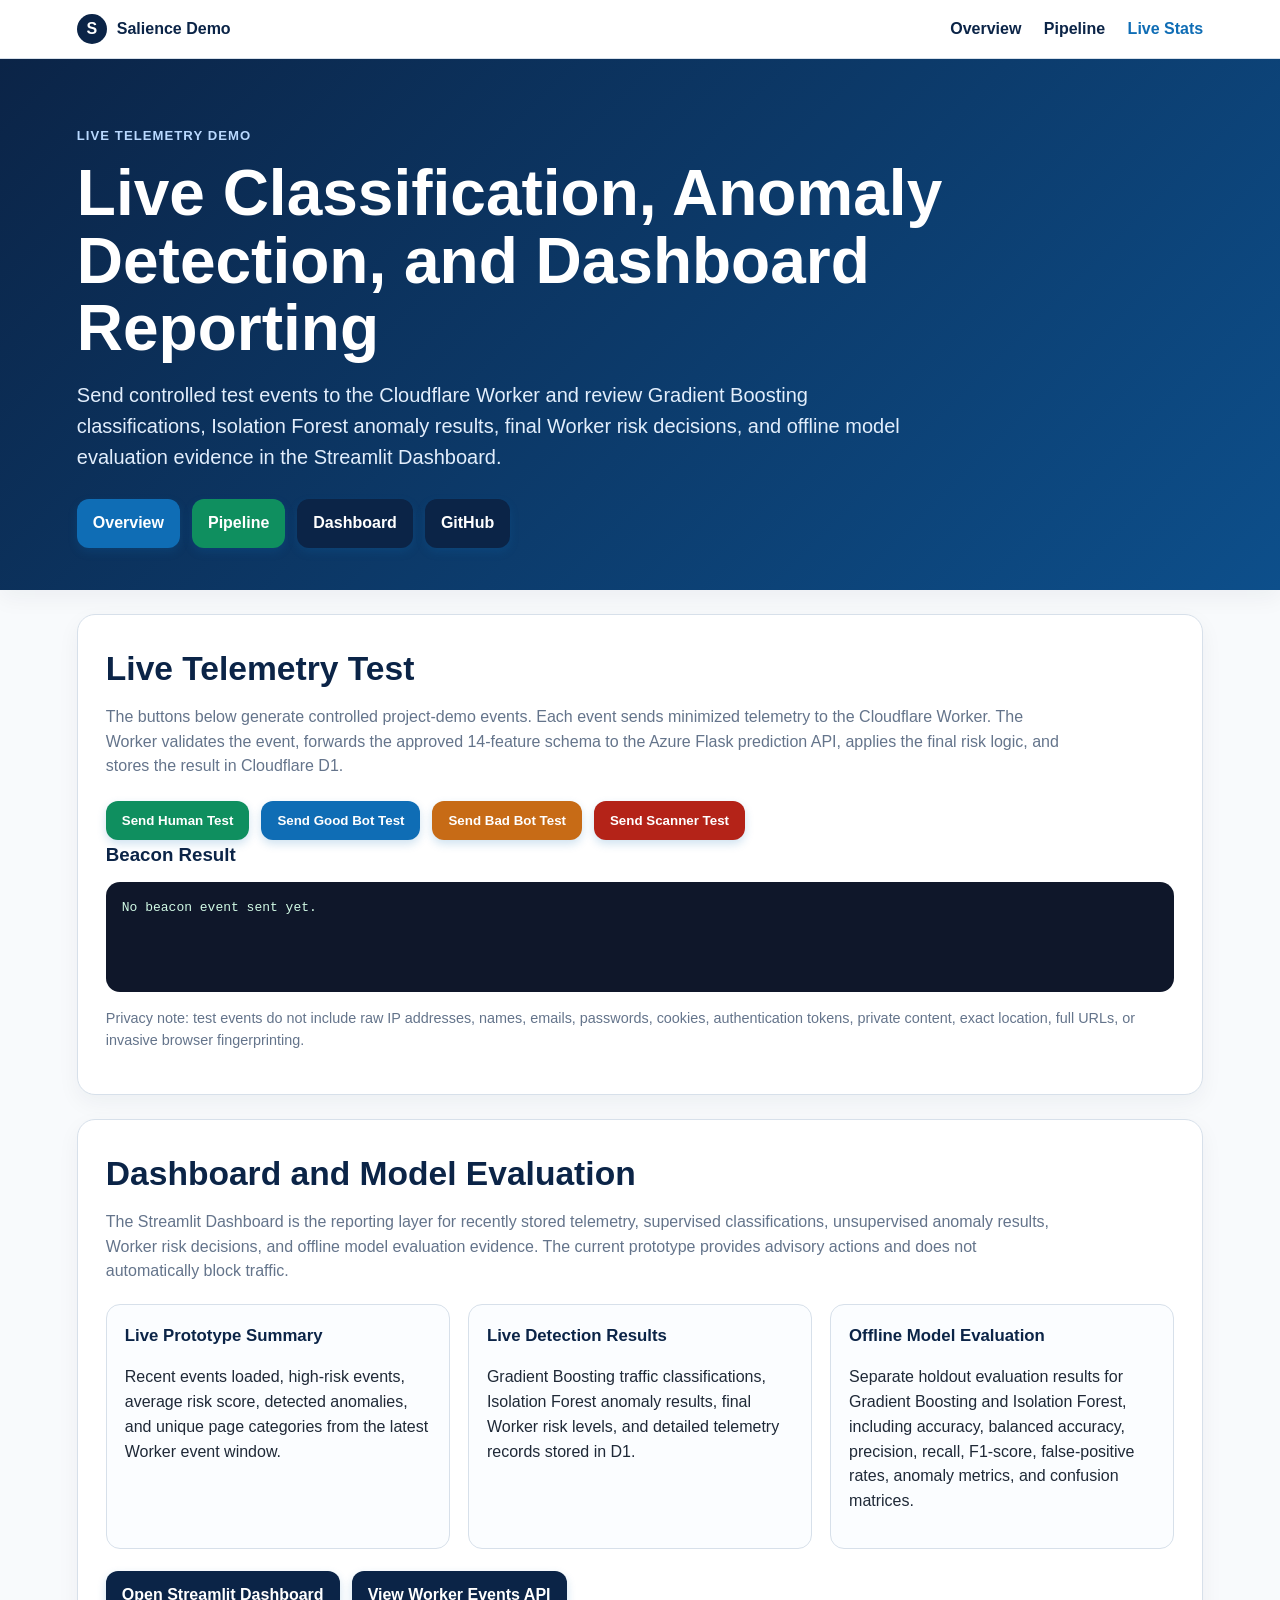
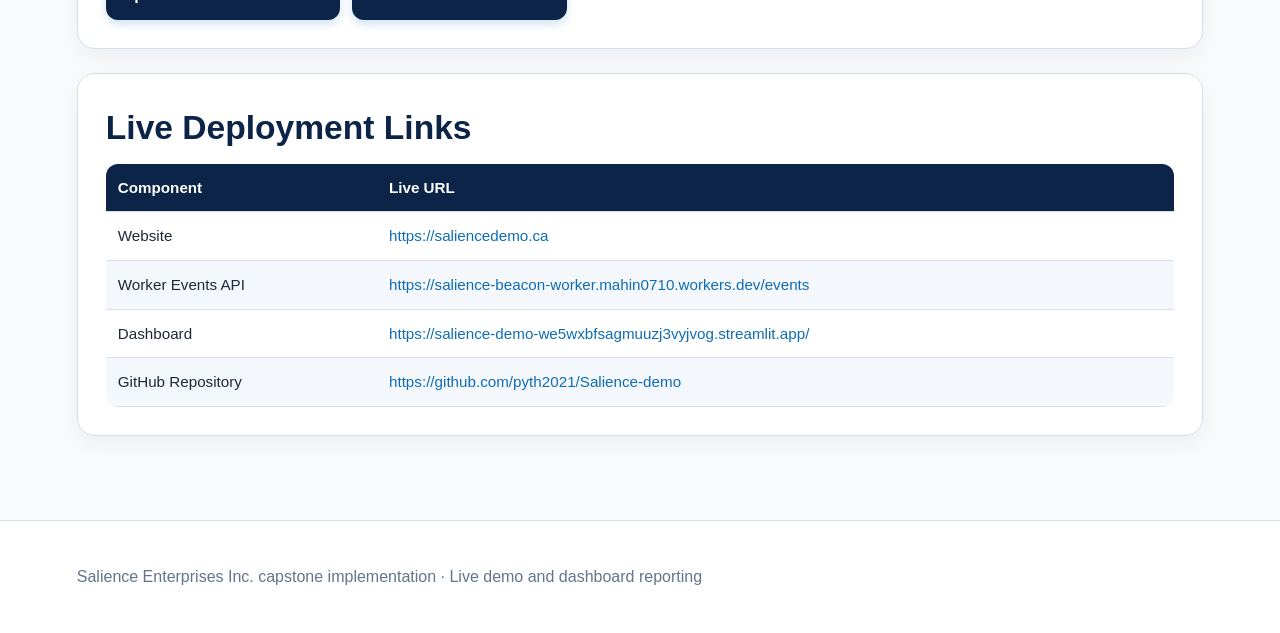
==== commit 21da16fb: "Update live-stats.html" ====
--- a/live-stats.html
+++ b/live-stats.html
@@ -184,11 +184,11 @@
 
               <td>
                 <a
-                  href="https://salience-demo.pages.dev"
-                  target="_blank"
-                  rel="noopener noreferrer"
-                >
-                  https://salience-demo.pages.dev
+                  href="https://saliencedemo.ca"
+                  target="_blank"
+                  rel="noopener noreferrer"
+                >
+                  https://saliencedemo.ca
                 </a>
               </td>
             </tr>
